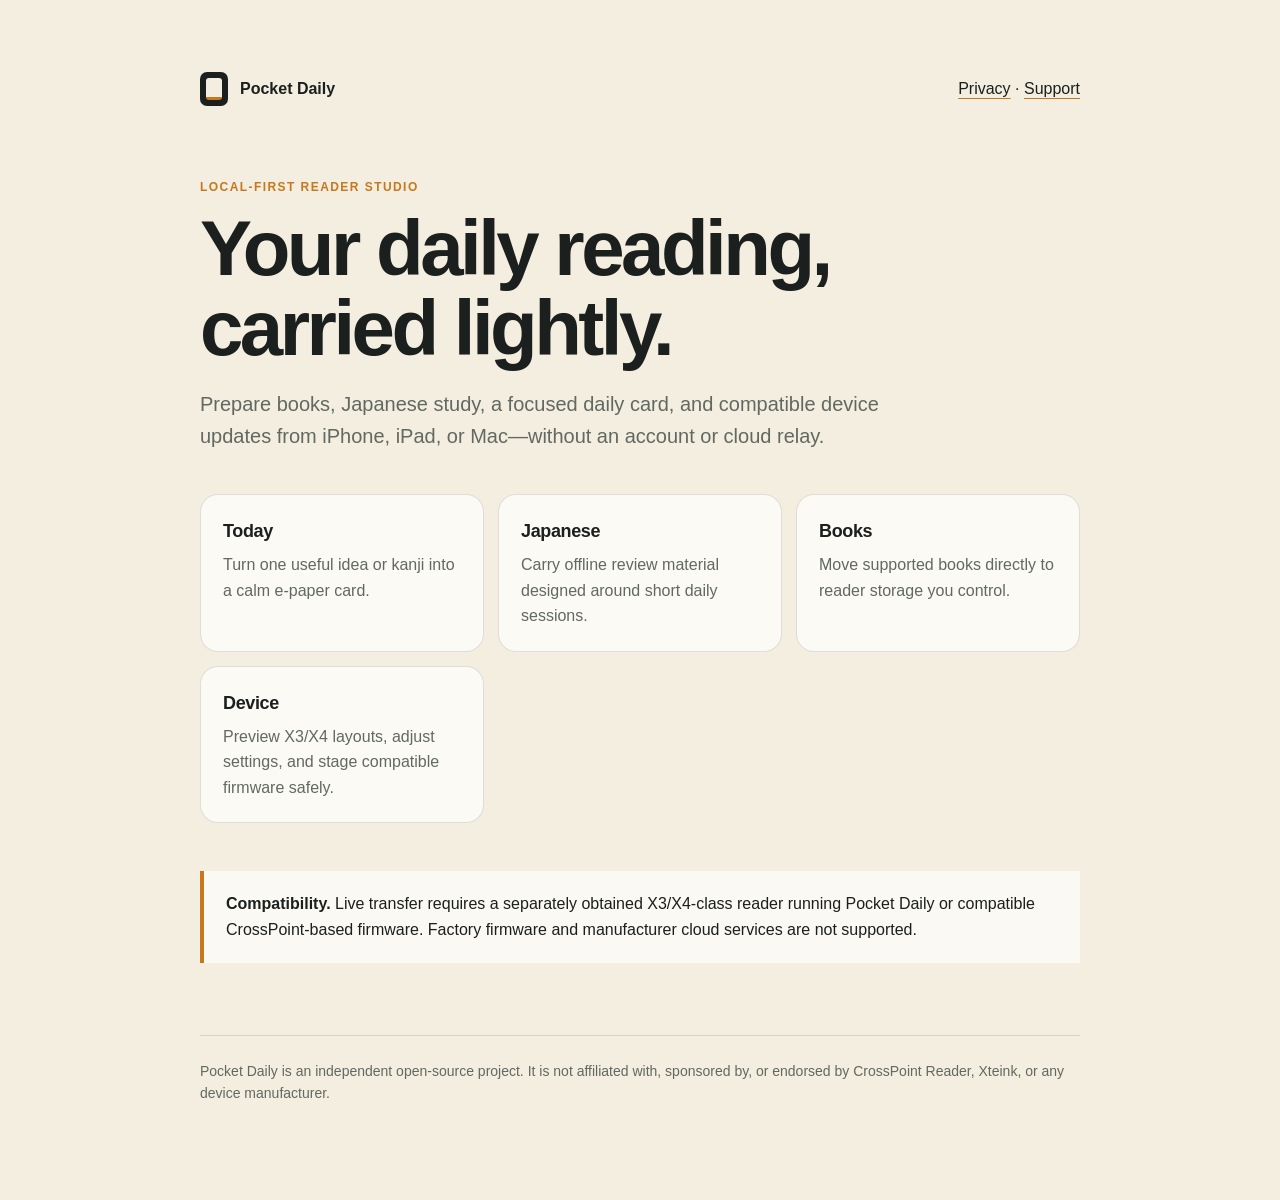
==== docs/index.html @ cb78de14 "feat(appstore): prepare Pocket Daily 1.0 submission" ====
<!doctype html>
<html lang="en">
<head>
  <meta charset="utf-8">
  <meta name="viewport" content="width=device-width, initial-scale=1">
  <meta name="description" content="Pocket Daily is a private, local-first studio for compatible pocket e-paper readers.">
  <title>Pocket Daily</title>
  <link rel="stylesheet" href="styles.css">
</head>
<body><main>
  <nav>
    <a class="brand" href="./"><span class="mark" aria-hidden="true"></span>Pocket Daily</a>
    <span><a href="privacy/">Privacy</a> · <a href="support/">Support</a></span>
  </nav>
  <p class="eyebrow">LOCAL-FIRST READER STUDIO</p>
  <h1>Your daily reading, carried lightly.</h1>
  <p class="lead">Prepare books, Japanese study, a focused daily card, and compatible device updates from iPhone, iPad, or Mac—without an account or cloud relay.</p>
  <section class="grid">
    <article class="card"><h2>Today</h2><p>Turn one useful idea or kanji into a calm e-paper card.</p></article>
    <article class="card"><h2>Japanese</h2><p>Carry offline review material designed around short daily sessions.</p></article>
    <article class="card"><h2>Books</h2><p>Move supported books directly to reader storage you control.</p></article>
    <article class="card"><h2>Device</h2><p>Preview X3/X4 layouts, adjust settings, and stage compatible firmware safely.</p></article>
  </section>
  <div class="notice"><strong>Compatibility.</strong> Live transfer requires a separately obtained X3/X4-class reader running Pocket Daily or compatible CrossPoint-based firmware. Factory firmware and manufacturer cloud services are not supported.</div>
  <footer>Pocket Daily is an independent open-source project. It is not affiliated with, sponsored by, or endorsed by CrossPoint Reader, Xteink, or any device manufacturer.</footer>
</main></body>
</html>
---- docs/styles.css ----
:root {
  color-scheme: light;
  --paper: #f3eedf;
  --ink: #1b1f1d;
  --muted: #626862;
  --accent: #c7771e;
  --card: rgba(255, 255, 255, 0.68);
  --line: rgba(27, 31, 29, 0.13);
}

* { box-sizing: border-box; }
body {
  margin: 0;
  color: var(--ink);
  background: var(--paper);
  font-family: -apple-system, BlinkMacSystemFont, "Segoe UI", sans-serif;
  line-height: 1.6;
}
main { width: min(880px, calc(100% - 40px)); margin: 0 auto; padding: 72px 0 96px; }
nav { display: flex; justify-content: space-between; align-items: center; margin-bottom: 72px; }
nav a, a { color: var(--ink); text-decoration-color: var(--accent); text-underline-offset: 4px; }
.brand { display: flex; align-items: center; gap: 12px; font-weight: 700; text-decoration: none; }
.mark { width: 28px; height: 34px; padding: 6px; border-radius: 7px; background: var(--ink); display: grid; }
.mark::before { content: ""; border-radius: 3px; background: var(--paper); border-bottom: 3px solid var(--accent); }
h1 { max-width: 720px; margin: 0 0 20px; font-size: clamp(42px, 7vw, 78px); line-height: 1.02; letter-spacing: -0.045em; }
h2 { margin-top: 44px; font-size: 24px; letter-spacing: -0.02em; }
p, li { color: var(--muted); }
.lead { max-width: 690px; font-size: 20px; }
.eyebrow { color: var(--accent); font-weight: 700; letter-spacing: .12em; font-size: 12px; }
.grid { display: grid; grid-template-columns: repeat(auto-fit, minmax(220px, 1fr)); gap: 14px; margin-top: 42px; }
.card { padding: 22px; border: 1px solid var(--line); border-radius: 18px; background: var(--card); }
.card h2 { margin: 0 0 6px; font-size: 18px; }
.card p { margin: 0; }
.notice { margin-top: 48px; padding: 20px 22px; border-left: 4px solid var(--accent); background: var(--card); }
footer { margin-top: 72px; padding-top: 24px; border-top: 1px solid var(--line); font-size: 14px; color: var(--muted); }
code { font-family: ui-monospace, SFMono-Regular, Menlo, monospace; font-size: .92em; }
@media (max-width: 560px) { main { padding-top: 28px; } nav { margin-bottom: 48px; } }
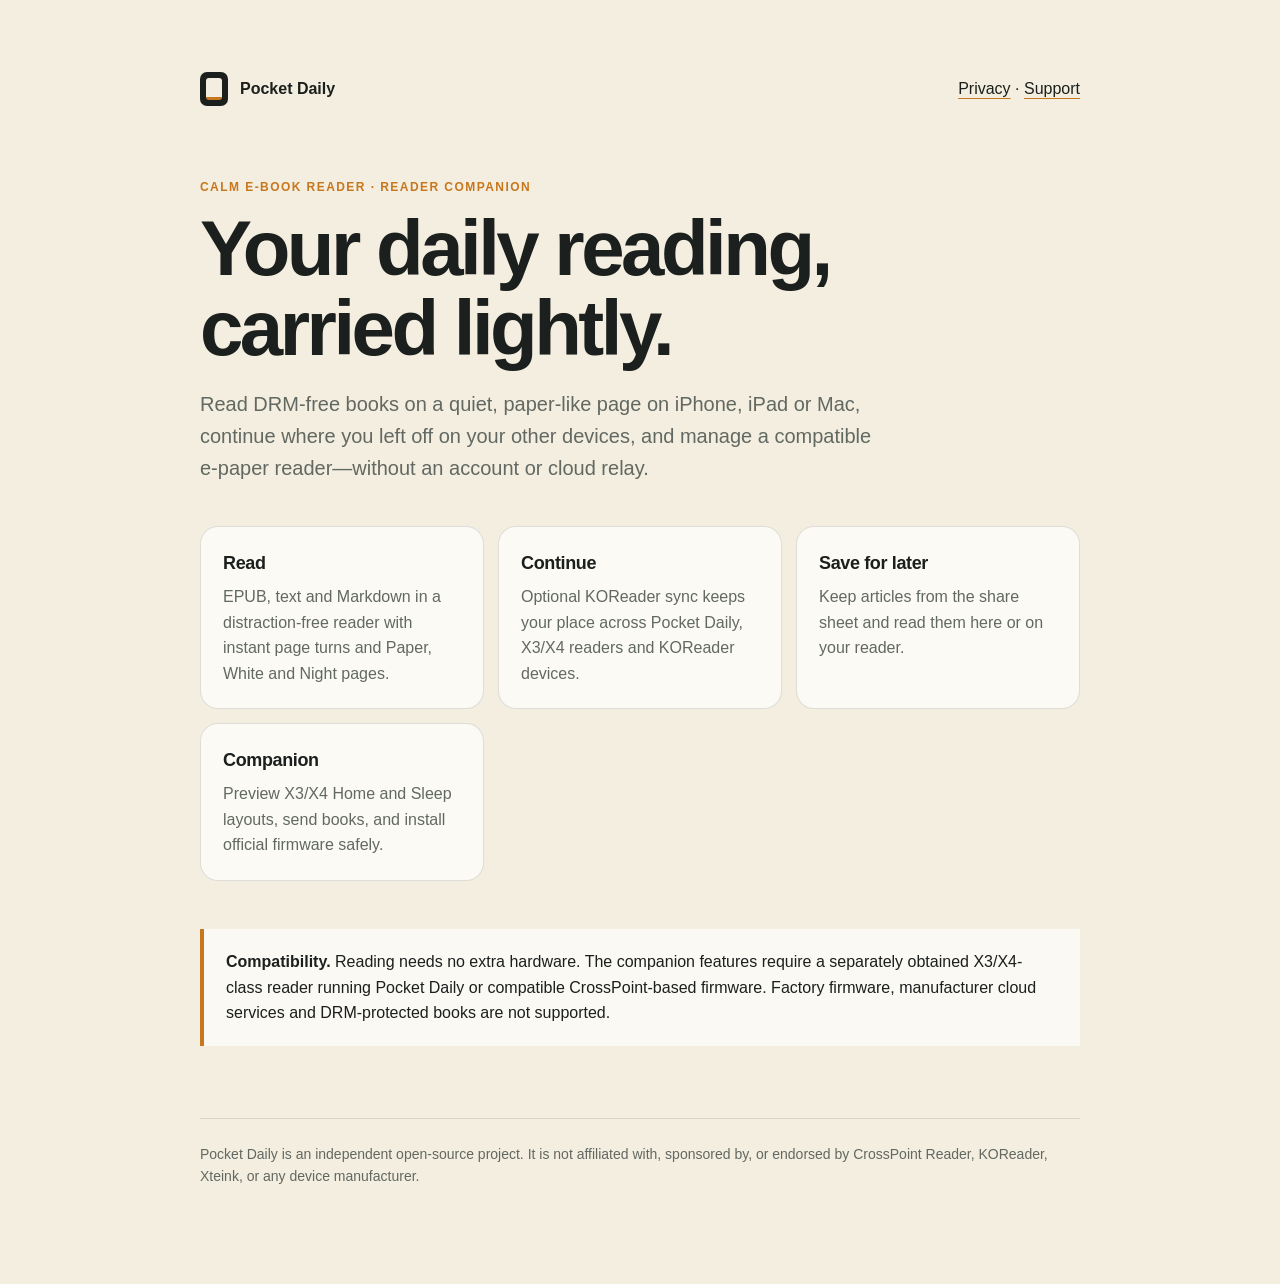
==== commit ab82ad35: "docs(store): present Pocket Daily as a reader and companion Books becomes the primary category. Meta" ====
--- a/docs/index.html
+++ b/docs/index.html
@@ -3,7 +3,7 @@
 <head>
   <meta charset="utf-8">
   <meta name="viewport" content="width=device-width, initial-scale=1">
-  <meta name="description" content="Pocket Daily is a private, local-first studio for compatible pocket e-paper readers.">
+  <meta name="description" content="Pocket Daily is a calm, private e-book reader for iPhone, iPad and Mac, and the companion for compatible pocket e-paper readers.">
   <title>Pocket Daily</title>
   <link rel="stylesheet" href="styles.css">
 </head>
@@ -12,16 +12,16 @@
     <a class="brand" href="./"><span class="mark" aria-hidden="true"></span>Pocket Daily</a>
     <span><a href="privacy/">Privacy</a> · <a href="support/">Support</a></span>
   </nav>
-  <p class="eyebrow">LOCAL-FIRST READER STUDIO</p>
+  <p class="eyebrow">CALM E-BOOK READER · READER COMPANION</p>
   <h1>Your daily reading, carried lightly.</h1>
-  <p class="lead">Prepare books, Japanese study, a focused daily card, and compatible device updates from iPhone, iPad, or Mac—without an account or cloud relay.</p>
+  <p class="lead">Read DRM-free books on a quiet, paper-like page on iPhone, iPad or Mac, continue where you left off on your other devices, and manage a compatible e-paper reader—without an account or cloud relay.</p>
   <section class="grid">
-    <article class="card"><h2>Today</h2><p>Turn one useful idea or kanji into a calm e-paper card.</p></article>
-    <article class="card"><h2>Japanese</h2><p>Carry offline review material designed around short daily sessions.</p></article>
-    <article class="card"><h2>Books</h2><p>Move supported books directly to reader storage you control.</p></article>
-    <article class="card"><h2>Device</h2><p>Preview X3/X4 layouts, adjust settings, and stage compatible firmware safely.</p></article>
+    <article class="card"><h2>Read</h2><p>EPUB, text and Markdown in a distraction-free reader with instant page turns and Paper, White and Night pages.</p></article>
+    <article class="card"><h2>Continue</h2><p>Optional KOReader sync keeps your place across Pocket Daily, X3/X4 readers and KOReader devices.</p></article>
+    <article class="card"><h2>Save for later</h2><p>Keep articles from the share sheet and read them here or on your reader.</p></article>
+    <article class="card"><h2>Companion</h2><p>Preview X3/X4 Home and Sleep layouts, send books, and install official firmware safely.</p></article>
   </section>
-  <div class="notice"><strong>Compatibility.</strong> Live transfer requires a separately obtained X3/X4-class reader running Pocket Daily or compatible CrossPoint-based firmware. Factory firmware and manufacturer cloud services are not supported.</div>
-  <footer>Pocket Daily is an independent open-source project. It is not affiliated with, sponsored by, or endorsed by CrossPoint Reader, Xteink, or any device manufacturer.</footer>
+  <div class="notice"><strong>Compatibility.</strong> Reading needs no extra hardware. The companion features require a separately obtained X3/X4-class reader running Pocket Daily or compatible CrossPoint-based firmware. Factory firmware, manufacturer cloud services and DRM-protected books are not supported.</div>
+  <footer>Pocket Daily is an independent open-source project. It is not affiliated with, sponsored by, or endorsed by CrossPoint Reader, KOReader, Xteink, or any device manufacturer.</footer>
 </main></body>
 </html>
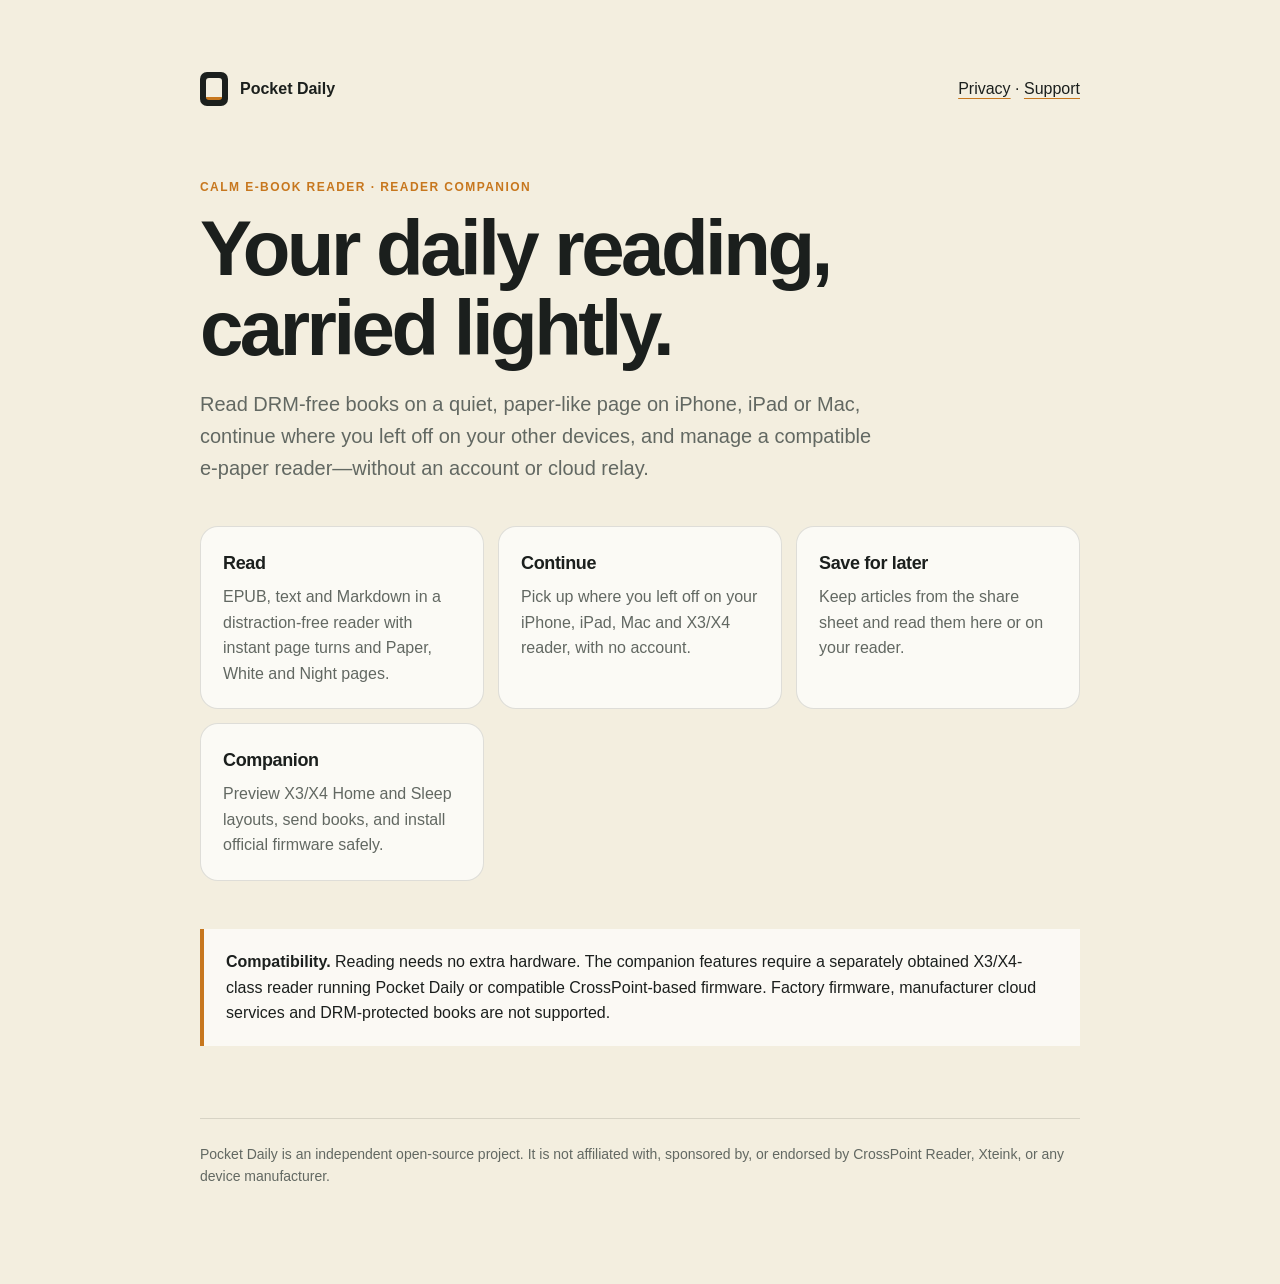
==== commit c594af7e: "refactor(sync): continue reading through iCloud and the reader only KOReader sync is out of this ver" ====
--- a/docs/index.html
+++ b/docs/index.html
@@ -17,11 +17,11 @@
   <p class="lead">Read DRM-free books on a quiet, paper-like page on iPhone, iPad or Mac, continue where you left off on your other devices, and manage a compatible e-paper reader—without an account or cloud relay.</p>
   <section class="grid">
     <article class="card"><h2>Read</h2><p>EPUB, text and Markdown in a distraction-free reader with instant page turns and Paper, White and Night pages.</p></article>
-    <article class="card"><h2>Continue</h2><p>Optional KOReader sync keeps your place across Pocket Daily, X3/X4 readers and KOReader devices.</p></article>
+    <article class="card"><h2>Continue</h2><p>Pick up where you left off on your iPhone, iPad, Mac and X3/X4 reader, with no account.</p></article>
     <article class="card"><h2>Save for later</h2><p>Keep articles from the share sheet and read them here or on your reader.</p></article>
     <article class="card"><h2>Companion</h2><p>Preview X3/X4 Home and Sleep layouts, send books, and install official firmware safely.</p></article>
   </section>
   <div class="notice"><strong>Compatibility.</strong> Reading needs no extra hardware. The companion features require a separately obtained X3/X4-class reader running Pocket Daily or compatible CrossPoint-based firmware. Factory firmware, manufacturer cloud services and DRM-protected books are not supported.</div>
-  <footer>Pocket Daily is an independent open-source project. It is not affiliated with, sponsored by, or endorsed by CrossPoint Reader, KOReader, Xteink, or any device manufacturer.</footer>
+  <footer>Pocket Daily is an independent open-source project. It is not affiliated with, sponsored by, or endorsed by CrossPoint Reader, Xteink, or any device manufacturer.</footer>
 </main></body>
 </html>
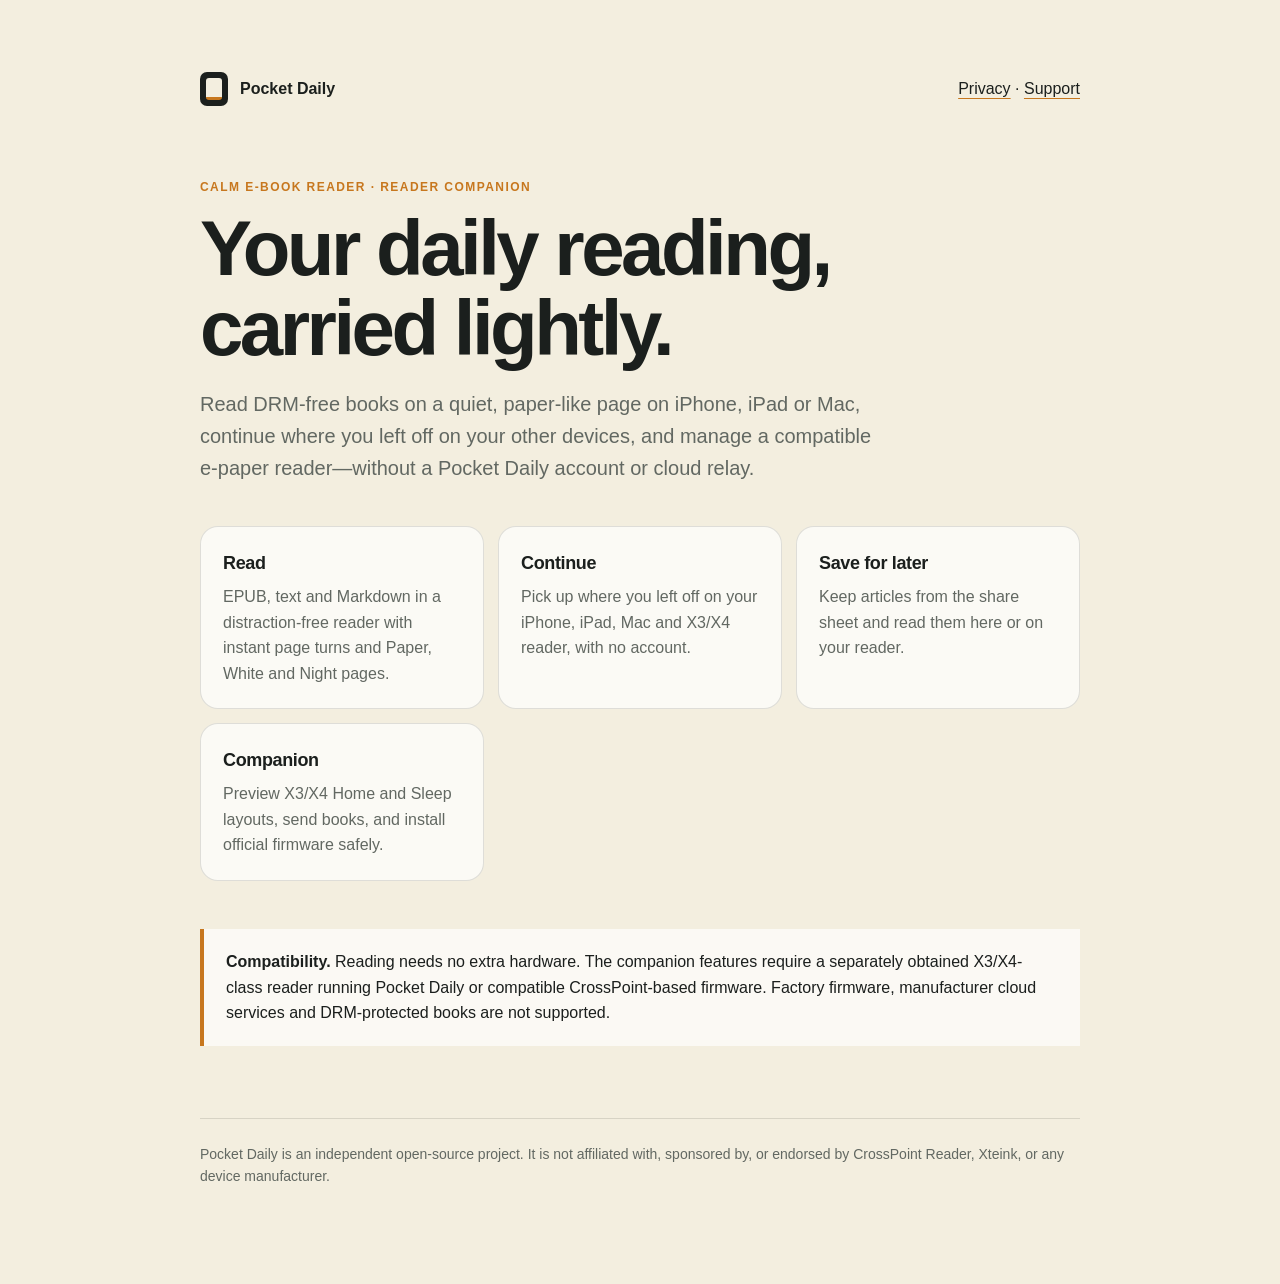
==== commit 39b740ae: "docs: separate current state from history and state the sync rules The handoff now opens with the cu" ====
--- a/docs/index.html
+++ b/docs/index.html
@@ -14,7 +14,7 @@
   </nav>
   <p class="eyebrow">CALM E-BOOK READER · READER COMPANION</p>
   <h1>Your daily reading, carried lightly.</h1>
-  <p class="lead">Read DRM-free books on a quiet, paper-like page on iPhone, iPad or Mac, continue where you left off on your other devices, and manage a compatible e-paper reader—without an account or cloud relay.</p>
+  <p class="lead">Read DRM-free books on a quiet, paper-like page on iPhone, iPad or Mac, continue where you left off on your other devices, and manage a compatible e-paper reader—without a Pocket Daily account or cloud relay.</p>
   <section class="grid">
     <article class="card"><h2>Read</h2><p>EPUB, text and Markdown in a distraction-free reader with instant page turns and Paper, White and Night pages.</p></article>
     <article class="card"><h2>Continue</h2><p>Pick up where you left off on your iPhone, iPad, Mac and X3/X4 reader, with no account.</p></article>
